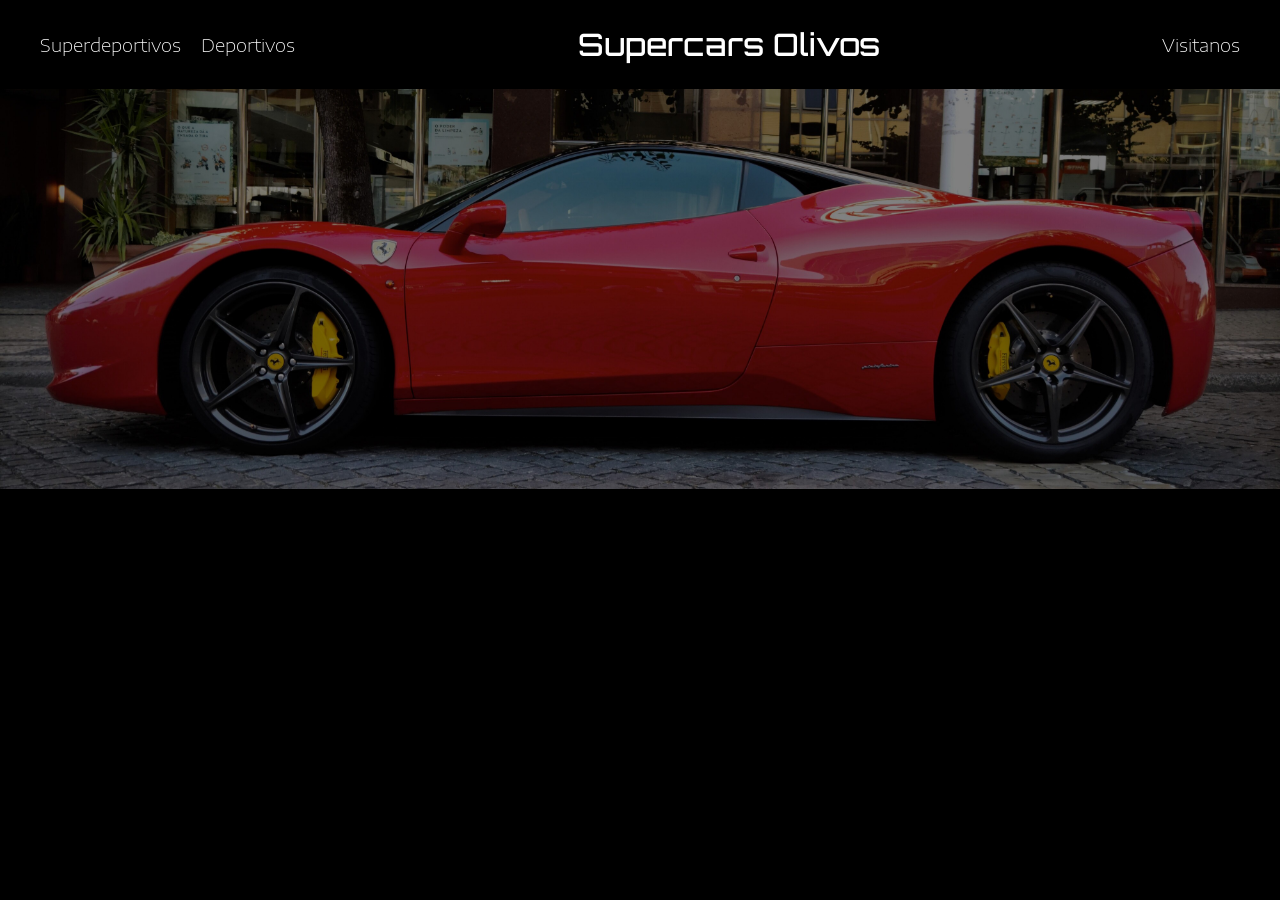
==== index.html @ aa76c3b1 "agrege el responsive del tamaño del celu" ====
<!DOCTYPE html>
<html lang="en">

<head>
    <meta charset="UTF-8">
    <meta name="viewport" content="width=device-width, initial-scale=1.0">
    <!-- fuente -->
    <link rel="preconnect" href="https://fonts.googleapis.com">
    <link rel="preconnect" href="https://fonts.gstatic.com" crossorigin>
    <link
        href="https://fonts.googleapis.com/css2?family=Encode+Sans+Expanded:wght@100;200;300;400;500;600;700;800;900&family=Orbitron:wght@400..900&display=swap"
        rel="stylesheet">
    <!-- fuente -->
    <link rel="icon" href="./assets/icono.png">
    <link rel="stylesheet" href="./index.css">
    <title>Supercars Olivos</title>
</head>

<body>
    <header class="navegador">
        <nav class="menu">
            <ul class="opciones">
                <li><a href="./premiums.html">Superdeportivos</a></li>
                <li><a href="./nobles.html">Deportivos</a></li>
            </ul>
            <h1 class="titulo_principal"><a href="./index.html">Supercars Olivos</a></h1>
            <a href="" class="visitarnos">Visitanos</a>
        </nav>
    </header>

    <main>
        <section>
            <div>
                <img src="./assets/hero.jpg" alt="imagen de auto rojo" class="auto_rojo">
            </div>
        </section>
    </main>

    <footer class="">
    </footer>
</body>

</html>
---- index.css ----
* {
    margin: 0;
    padding: 0;
    box-sizing: border-box;
}

body {
    background-color: black;
}

.navegador {
    padding: 25px 40px;
}

.menu {
    display: flex;
    justify-content: space-between;
    align-items: center;
}

.opciones {
    display: flex;
    align-items: center;
    gap: 20px;
    list-style: none;
    margin: 0;
    padding: 0;
}

.titulo_principal {
    color: white;
    font-size: 31px;
    margin: 0;
    text-align: center;
    font-family: "Orbitron", sans-serif;
    font-optical-sizing: auto;
    font-weight: 500;
    font-style: normal;
}

.titulo_principal a {
    text-decoration: none;
    color: inherit;
}

.opciones a,
.visitarnos {
    color: white;
    text-decoration: none;
    font-size: 18px;
    font-family: "Encode Sans Expanded", sans-serif;
    font-weight: 200;
    font-style: normal;
}

/* imagenes */
section div {
    width: 100%;
    height: 400px;
}

.auto_rojo {
    width: 100%;
    height: 100%;
    object-fit: cover;
}

/* responsive */
@media (max-width: 600px) {
    .titulo_principal {
        font-size: 20px;
    }

    .menu {
        flex-direction: column;
        justify-content: center;
        gap: 20px;
    }

    .opciones {
        flex-wrap: wrap;
        justify-content: center;
        gap: 15px;
    }

    .opciones a,
    .visitarnos {
        font-size: 14px;
    }

    .visitarnos {
        text-align: center;
    }
}
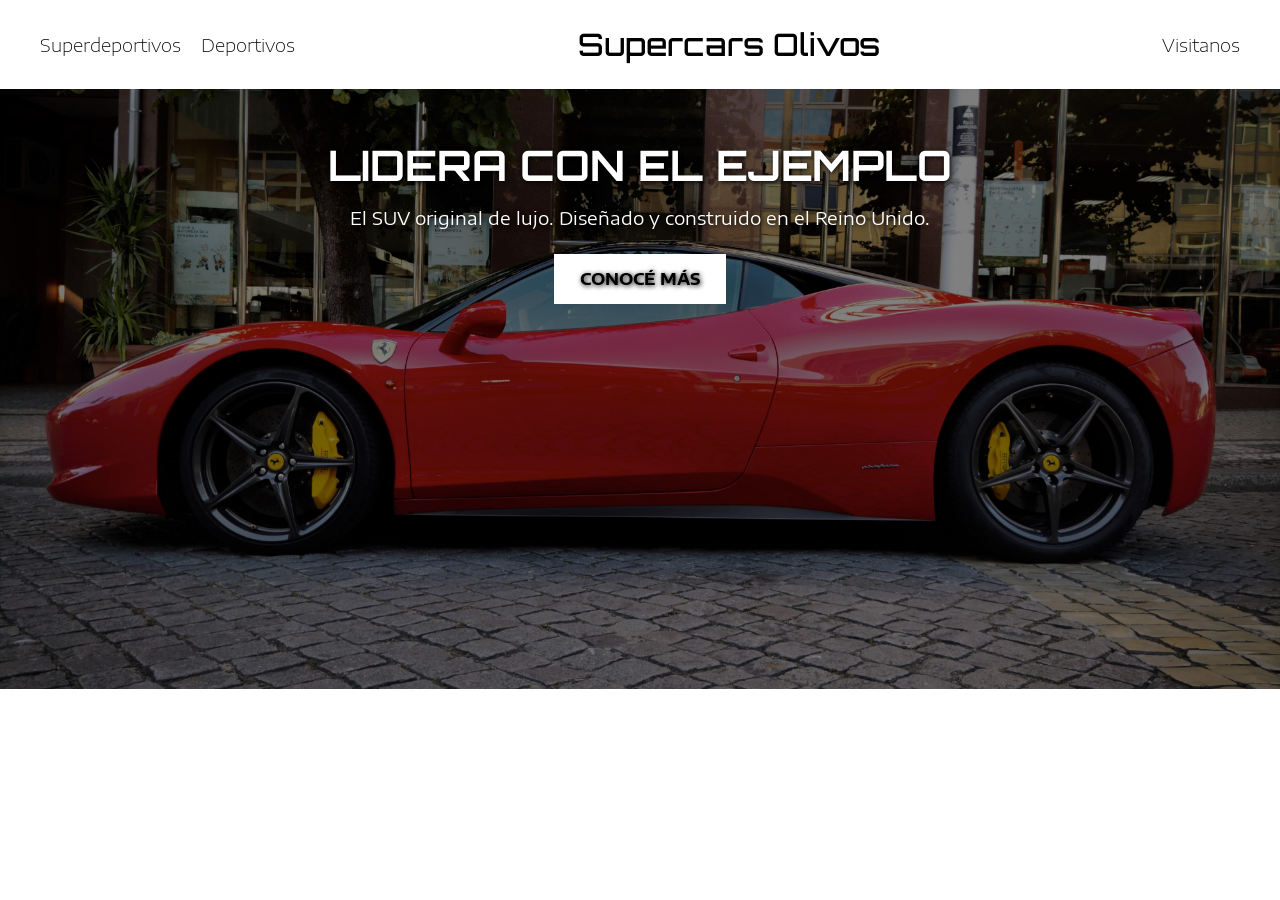
==== commit 432639f1: "agrege la foto en la pagina principal" ====
--- a/index.html
+++ b/index.html
@@ -24,16 +24,18 @@
                 <li><a href="./nobles.html">Deportivos</a></li>
             </ul>
             <h1 class="titulo_principal"><a href="./index.html">Supercars Olivos</a></h1>
-            <a href="" class="visitarnos">Visitanos</a>
+            <a href="./visitanos.html" class="visitarnos">Visitanos</a>
         </nav>
     </header>
 
     <main>
-        <section>
-            <div>
-                <img src="./assets/hero.jpg" alt="imagen de auto rojo" class="auto_rojo">
-            </div>
-        </section>
+    <section class="portada">
+        <div class="contenido-portada">
+            <h2>LIDERA CON EL EJEMPLO</h2>
+            <p>El SUV original de lujo. Diseñado y construido en el Reino Unido.</p>
+            <a href="./visitanos.html" class="boton-conocer">CONOCÉ MÁS</a>
+        </div>
+    </section>
     </main>
 
     <footer class="">
--- a/index.css
+++ b/index.css
@@ -2,10 +2,6 @@
     margin: 0;
     padding: 0;
     box-sizing: border-box;
-}
-
-body {
-    background-color: black;
 }
 
 .navegador {
@@ -28,7 +24,7 @@
 }
 
 .titulo_principal {
-    color: white;
+    color: black;
     font-size: 31px;
     margin: 0;
     text-align: center;
@@ -45,26 +41,63 @@
 
 .opciones a,
 .visitarnos {
-    color: white;
+    color: black;
     text-decoration: none;
     font-size: 18px;
     font-family: "Encode Sans Expanded", sans-serif;
     font-weight: 200;
     font-style: normal;
 }
+/* seccion principal */
+.portada {
+    width: 100%;
+    min-height: 600px;
 
-/* imagenes */
-section div {
+    background-image: url("./assets/hero.jpg");
+    background-size: cover;
+    background-position: center;
+    background-repeat: no-repeat;
+
+    display: flex;
+    justify-content: center;
+    align-items: flex-start;
+
+    padding: 50px 30px;
+    box-sizing: border-box;
+    text-align: center;
+}
+.contenido-portada {
     width: 100%;
-    height: 400px;
+    max-width: 800px;
+    color: white;
+    text-shadow: 1px 1px 5px black;
+}
+.contenido-portada h2 {
+    font-size: 42px;
+    font-weight: 700;
+    margin-bottom: 15px;
+    font-family: "Orbitron", sans-serif;
+}
+.contenido-portada p {
+    font-size: 18px;
+    margin-bottom: 25px;
+    font-family: "Encode Sans Expanded", sans-serif;
+}
+.boton-conocer {
+    display: inline-block;
+    background-color: white;
+    color: black;
+    text-decoration: none;
+    padding: 14px 25px;
+    border: 1px solid white;
+    font-weight: bold;
+    font-family: "Encode Sans Expanded", sans-serif;
 }
 
-.auto_rojo {
-    width: 100%;
-    height: 100%;
-    object-fit: cover;
+.boton-conocer:hover {
+    background-color: black;
+    color: white;
 }
-
 /* responsive */
 @media (max-width: 600px) {
     .titulo_principal {
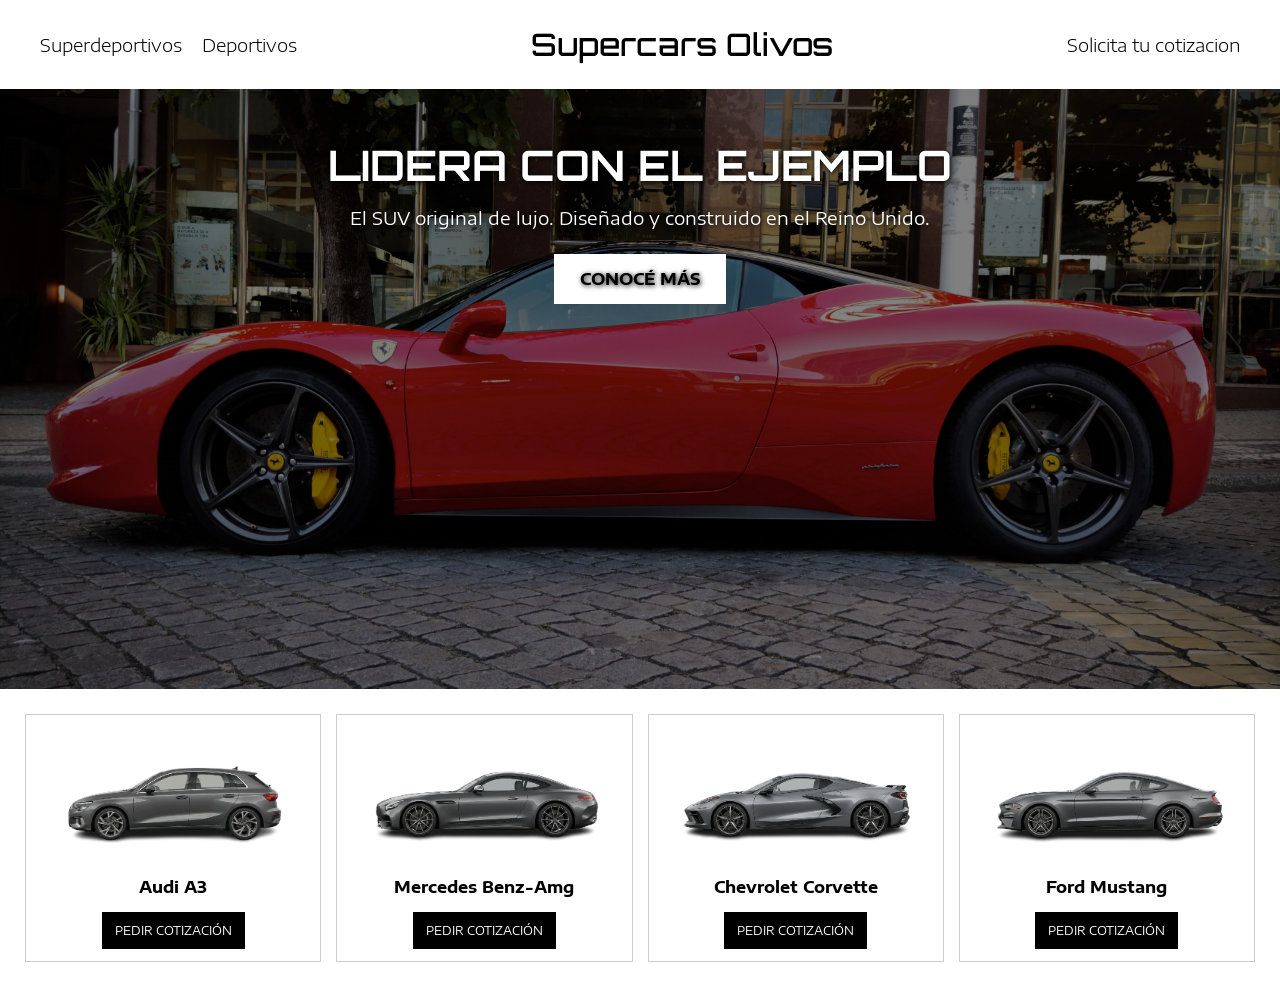
==== commit 803bd6ba: "agrege las cards de la seccion principal" ====
--- a/index.html
+++ b/index.html
@@ -24,18 +24,45 @@
                 <li><a href="./nobles.html">Deportivos</a></li>
             </ul>
             <h1 class="titulo_principal"><a href="./index.html">Supercars Olivos</a></h1>
-            <a href="./visitanos.html" class="visitarnos">Visitanos</a>
+            <a href="./visitanos.html" class="visitarnos">Solicita tu cotizacion</a>
         </nav>
     </header>
 
     <main>
-    <section class="portada">
-        <div class="contenido-portada">
-            <h2>LIDERA CON EL EJEMPLO</h2>
-            <p>El SUV original de lujo. Diseñado y construido en el Reino Unido.</p>
-            <a href="./visitanos.html" class="boton-conocer">CONOCÉ MÁS</a>
-        </div>
-    </section>
+        <section class="portada">
+            <div class="contenido-portada">
+                <h2>LIDERA CON EL EJEMPLO</h2>
+                <p>El SUV original de lujo. Diseñado y construido en el Reino Unido.</p>
+                <a href="./visitanos.html" class="boton-conocer">CONOCÉ MÁS</a>
+            </div>
+        </section>
+        <section class="destacados-autos">
+
+            <div class="card-destacada">
+                <img src="./assets/nobles-y-deportivos/audi-a3.png" alt="audi-a3">
+                <h3>Audi A3</h3>
+                <a href="./visitanos.html" class="boton-destacado">PEDIR COTIZACIÓN</a>
+            </div>
+
+            <div class="card-destacada">
+                <img src="./assets/premiums-y-superdeportivos/mercedes-benz-amg.png" alt="mercedes-benz-amg">
+                <h3>Mercedes Benz-Amg</h3>
+                <a href="./visitanos.html" class="boton-destacado">PEDIR COTIZACIÓN</a>
+            </div>
+
+            <div class="card-destacada">
+                <img src="./assets/premiums-y-superdeportivos/chevrolet-corvette.png" alt="chevrolet-corvette">
+                <h3>Chevrolet Corvette</h3>
+                <a href="./visitanos.html" class="boton-destacado">PEDIR COTIZACIÓN</a>
+            </div>
+
+            <div class="card-destacada">
+                <img src="./assets/premiums-y-superdeportivos/ford-mustang.png" alt="ford-mustang">
+                <h3>Ford Mustang</h3>
+                <a href="./visitanos.html" class="boton-destacado">PEDIR COTIZACIÓN</a>
+            </div>
+
+        </section>
     </main>
 
     <footer class="">
--- a/index.css
+++ b/index.css
@@ -3,17 +3,15 @@
     padding: 0;
     box-sizing: border-box;
 }
-
+/* header */
 .navegador {
     padding: 25px 40px;
 }
-
 .menu {
     display: flex;
     justify-content: space-between;
     align-items: center;
 }
-
 .opciones {
     display: flex;
     align-items: center;
@@ -22,7 +20,6 @@
     margin: 0;
     padding: 0;
 }
-
 .titulo_principal {
     color: black;
     font-size: 31px;
@@ -33,19 +30,17 @@
     font-weight: 500;
     font-style: normal;
 }
-
 .titulo_principal a {
     text-decoration: none;
     color: inherit;
 }
-
 .opciones a,
 .visitarnos {
     color: black;
     text-decoration: none;
     font-size: 18px;
     font-family: "Encode Sans Expanded", sans-serif;
-    font-weight: 200;
+    font-weight: 300;
     font-style: normal;
 }
 /* seccion principal */
@@ -93,11 +88,55 @@
     font-weight: bold;
     font-family: "Encode Sans Expanded", sans-serif;
 }
-
 .boton-conocer:hover {
     background-color: black;
     color: white;
 }
+.destacados-autos {
+    width: 100%;
+    display: flex;
+    justify-content: space-between;
+    gap: 15px;
+    padding: 25px;
+    box-sizing: border-box;
+}
+.card-destacada {
+    flex: 1;
+    min-width: 0;
+    background-color: white;
+    border: 1px solid #ccc;
+    padding: 12px;
+    box-sizing: border-box;
+    text-align: center;
+}
+.card-destacada img {
+    width: 100%;
+    height: 140px;
+    object-fit: contain;
+    display: block;
+    margin-bottom: 10px;
+}
+.card-destacada h3 {
+    font-size: 16px;
+    margin: 10px 0 15px;
+    font-family: "Encode Sans Expanded", sans-serif;
+}
+.boton-destacado {
+    display: inline-block;
+    background-color: black;
+    color: white;
+    text-decoration: none;
+    padding: 10px 12px;
+    font-size: 12px;
+    border: 1px solid black;
+    font-family: "Encode Sans Expanded", sans-serif;
+}
+.boton-destacado:hover {
+    background-color: white;
+    color: black;
+}
+
+
 /* responsive */
 @media (max-width: 600px) {
     .titulo_principal {
@@ -124,4 +163,47 @@
     .visitarnos {
         text-align: center;
     }
+    /* main */
+    .portada {
+        min-height: 450px;
+        padding: 30px 15px;
+        background-position: center;
+    }
+    .contenido-portada {
+        max-width: 100%;
+    }
+    .contenido-portada h2 {
+        font-size: 25px;
+        line-height: 1.3;
+        margin-bottom: 12px;
+    }
+    .contenido-portada p {
+        font-size: 15px;
+        line-height: 1.5;
+        margin-bottom: 20px;
+    }
+    .boton-conocer {
+        padding: 11px 18px;
+        font-size: 13px;
+    }
+    .destacados-autos {
+        flex-direction: column;
+        align-items: center;
+        gap: 15px;
+        padding: 15px;
+    }
+    .card-destacada {
+        width: 100%;
+        flex: none;
+    }
+    .card-destacada img {
+        height: 160px;
+    }
+    .card-destacada h3 {
+        font-size: 15px;
+    }
+    .boton-destacado {
+        font-size: 12px;
+        padding: 10px 15px;
+    }
 }
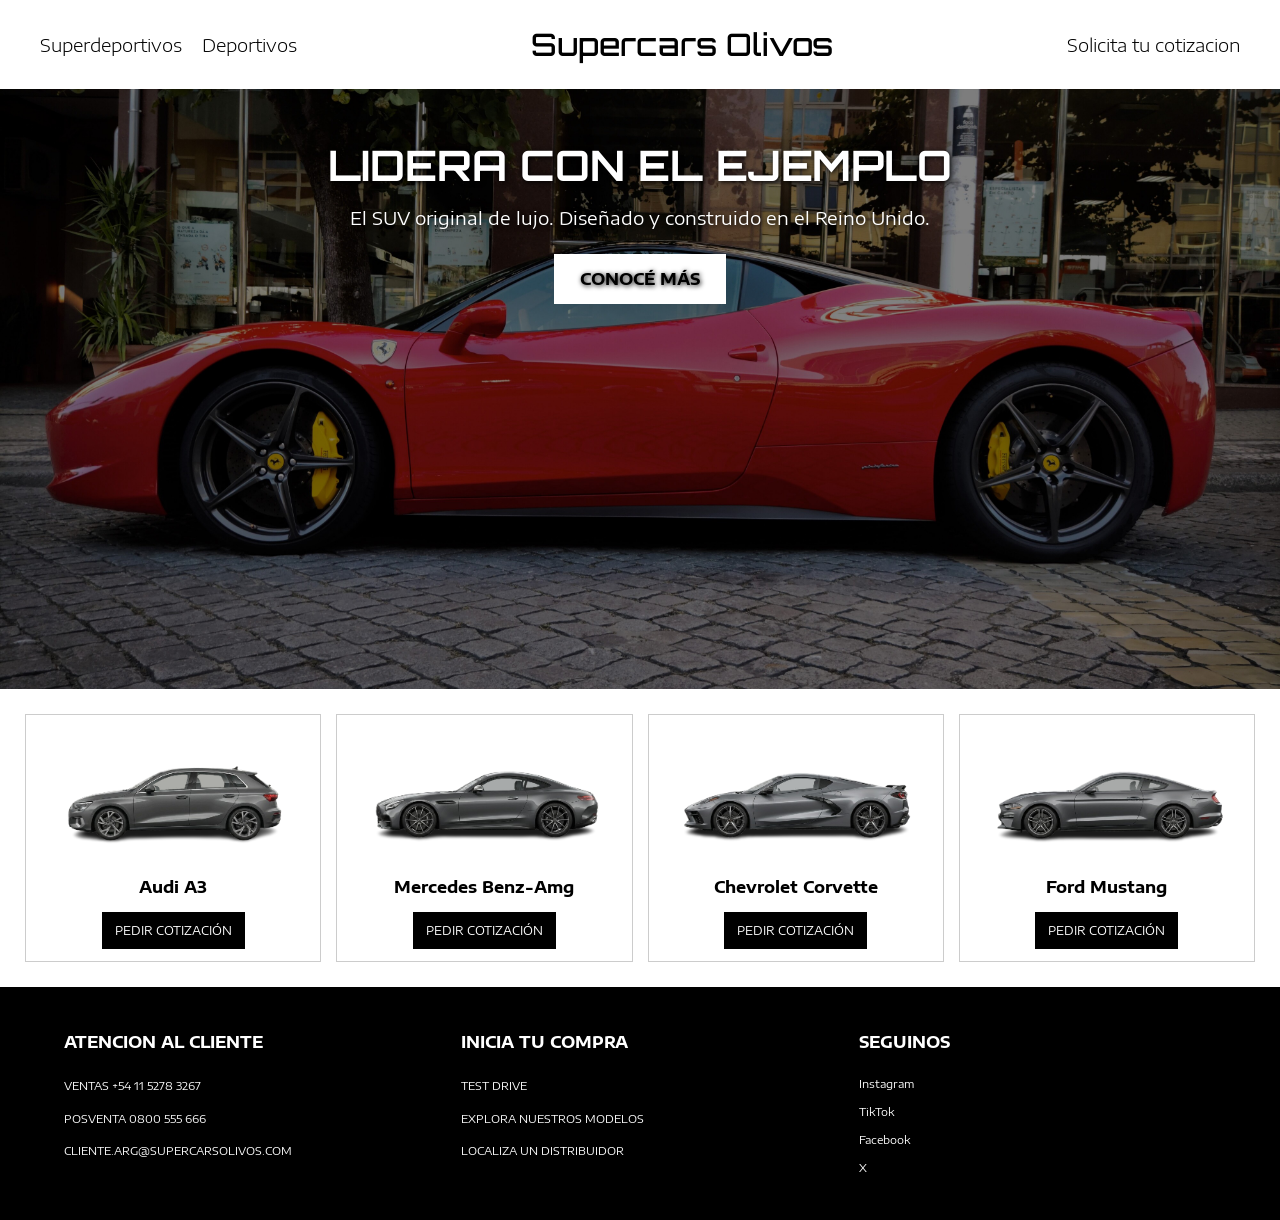
==== commit 7ea87bec: "agrege el footer" ====
--- a/index.html
+++ b/index.html
@@ -65,7 +65,32 @@
         </section>
     </main>
 
-    <footer class="">
+    <footer class="footer-principal">
+
+        <div class="columna-footer">
+            <h3>ATENCION AL CLIENTE</h3>
+            <p>VENTAS +54 11 5278 3267</p>
+            <p>POSVENTA 0800 555 666</p>
+            <p>CLIENTE.ARG@SUPERCARSOLIVOS.COM</p>
+        </div>
+
+        <div class="columna-footer">
+            <h3>INICIA TU COMPRA</h3>
+            <p><a href="./visitanos.html">TEST DRIVE</a></p>
+            <p><a href="./index.html">EXPLORA NUESTROS MODELOS</a></p>
+            <p><a href="./visitanos.html">LOCALIZA UN DISTRIBUIDOR</a></p>
+        </div>
+
+        <div class="columna-footer">
+            <h3>SEGUINOS</h3>
+            <div class="redes-footer">
+                <a href="https://www.instagram.com/" target="_blank">Instagram</a>
+                <a href="https://www.tiktok.com/" target="_blank">TikTok</a>
+                <a href="https://www.facebook.com/" target="_blank">Facebook</a>
+                <a href="https://x.com/" target="_blank">X</a>
+            </div>
+        </div>
+        
     </footer>
 </body>
 
--- a/index.css
+++ b/index.css
@@ -43,7 +43,7 @@
     font-weight: 300;
     font-style: normal;
 }
-/* seccion principal */
+/* seccion principal main */
 .portada {
     width: 100%;
     min-height: 600px;
@@ -135,8 +135,47 @@
     background-color: white;
     color: black;
 }
-
-
+/* footer */
+.footer-principal {
+    width: 100%;
+    background-color: black;
+    color: white;
+    display: flex;
+    justify-content: space-between;
+    gap: 40px;
+    padding: 45px 5%;
+    box-sizing: border-box;
+}
+.columna-footer {
+    flex: 1;
+    min-width: 0;
+}
+.columna-footer h3 {
+    font-size: 16px;
+    margin: 0 0 25px;
+    font-weight: 700;
+    font-family: "Encode Sans Expanded", sans-serif;
+}
+.columna-footer p {
+    font-size: 11px;
+    line-height: 1.6;
+    margin: 0 0 15px;
+    font-family: "Encode Sans Expanded", sans-serif;
+}
+.columna-footer a {
+    color: white;
+    text-decoration: none;
+    font-family: "Encode Sans Expanded", sans-serif;
+}
+.columna-footer a:hover {
+    color: #bdbdbd;
+}
+.redes-footer {
+    display: flex;
+    flex-direction: column;
+    gap: 15px;
+    font-size: 11px;
+}
 /* responsive */
 @media (max-width: 600px) {
     .titulo_principal {
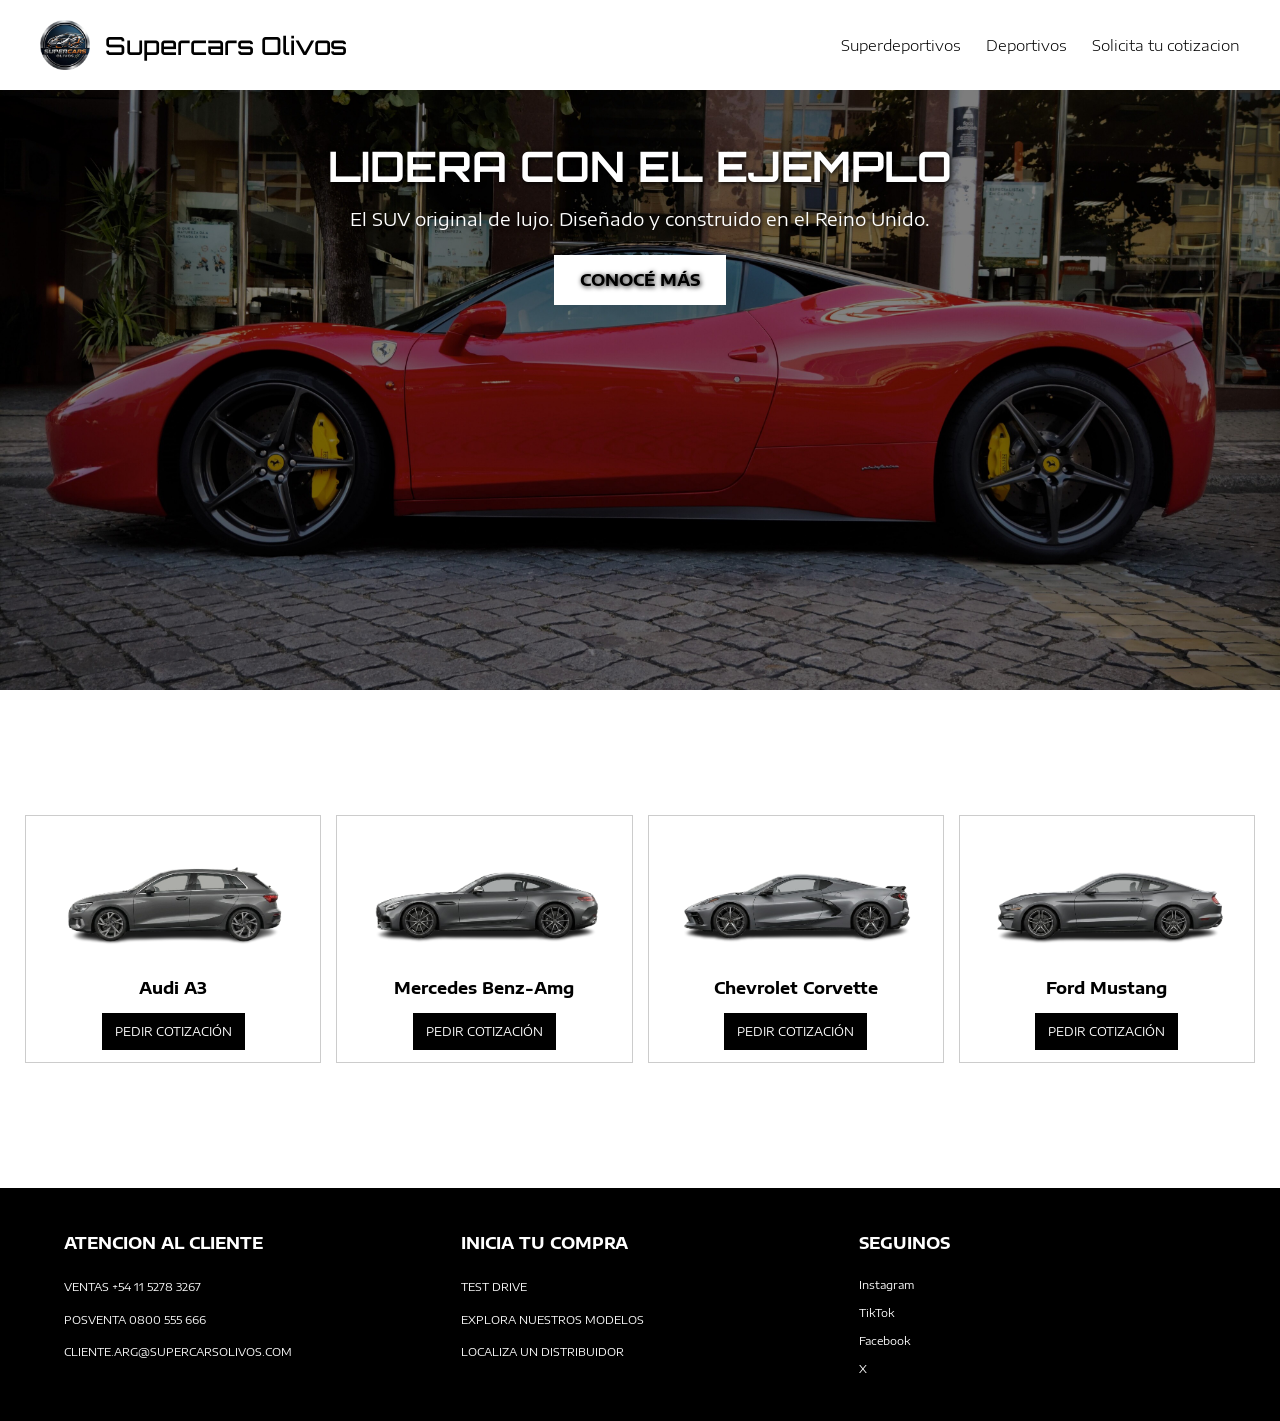
==== commit 506e1569: "cambie el diseño del navbar" ====
--- a/index.html
+++ b/index.html
@@ -19,12 +19,15 @@
 <body>
     <header class="navegador">
         <nav class="menu">
+            <div class="marca">
+                <a href="./index.html"><img src="./assets/icono.png" alt="Logo de Supercars Olivos"></a>
+                <h1 class="titulo_principal"><a href="./index.html">Supercars Olivos</a></h1>
+            </div>
             <ul class="opciones">
                 <li><a href="./premiums.html">Superdeportivos</a></li>
                 <li><a href="./nobles.html">Deportivos</a></li>
+                <li><a href="./visitanos.html" class="visitarnos">Solicita tu cotizacion</a></li>
             </ul>
-            <h1 class="titulo_principal"><a href="./index.html">Supercars Olivos</a></h1>
-            <a href="./visitanos.html" class="visitarnos">Solicita tu cotizacion</a>
         </nav>
     </header>
 
@@ -66,7 +69,6 @@
     </main>
 
     <footer class="footer-principal">
-
         <div class="columna-footer">
             <h3>ATENCION AL CLIENTE</h3>
             <p>VENTAS +54 11 5278 3267</p>
@@ -90,7 +92,6 @@
                 <a href="https://x.com/" target="_blank">X</a>
             </div>
         </div>
-        
     </footer>
 </body>
 
--- a/index.css
+++ b/index.css
@@ -5,40 +5,52 @@
 }
 /* header */
 .navegador {
-    padding: 25px 40px;
+    width: 100%;
+    padding: 20px 40px;
+    box-sizing: border-box;
 }
 .menu {
     display: flex;
     justify-content: space-between;
     align-items: center;
+    gap: 30px;
+}
+.marca {
+    display: flex;
+    align-items: center;
+    gap: 15px;
+}
+.marca img {
+    width: 50px;
+    height: 50px;
+    object-fit: contain;
+    display: block;
 }
 .opciones {
     display: flex;
     align-items: center;
-    gap: 20px;
+    gap: 25px;
     list-style: none;
     margin: 0;
     padding: 0;
 }
 .titulo_principal {
     color: black;
-    font-size: 31px;
+    font-size: 25px;
     margin: 0;
     text-align: center;
     font-family: "Orbitron", sans-serif;
-    font-optical-sizing: auto;
     font-weight: 500;
     font-style: normal;
 }
 .titulo_principal a {
     text-decoration: none;
-    color: inherit;
-}
-.opciones a,
-.visitarnos {
-    color: black;
-    text-decoration: none;
-    font-size: 18px;
+    color: black;
+}
+.opciones a{
+    color: black;
+    text-decoration: none;
+    font-size: 15px;
     font-family: "Encode Sans Expanded", sans-serif;
     font-weight: 300;
     font-style: normal;
@@ -99,6 +111,9 @@
     gap: 15px;
     padding: 25px;
     box-sizing: border-box;
+}
+.destacados-autos{
+    margin-top: 100px;
 }
 .card-destacada {
     flex: 1;
@@ -145,6 +160,7 @@
     gap: 40px;
     padding: 45px 5%;
     box-sizing: border-box;
+    margin-top: 100px;
 }
 .columna-footer {
     flex: 1;
@@ -175,6 +191,58 @@
     flex-direction: column;
     gap: 15px;
     font-size: 11px;
+}
+/* formulario */
+.formulario-cotizacion {
+    background-image: url("./assets/chevblanco.avif");
+    width: 100%;
+    max-width: 700px;
+    margin: 40px auto;
+    padding: 20px;
+    box-sizing: border-box;
+}
+.formulario-cotizacion h2 {
+    font-size: 25px;
+    margin-bottom: 15px;
+    text-align: center;
+}
+.aclaracion {
+    font-size: 14px;
+    line-height: 1.5;
+    color: #555;
+    margin-bottom: 25px;
+}
+
+.formulario-cotizacion form {
+    display: flex;
+    flex-direction: column;
+    gap: 8px;
+}
+.formulario-cotizacion label {
+    font-size: 14px;
+    margin-top: 10px;
+}
+.formulario-cotizacion input {
+    width: 100%;
+    padding: 12px;
+    border: 1px solid #ccc;
+    border-radius: 8px;
+    box-sizing: border-box;
+    font-size: 14px;
+}
+.formulario-cotizacion button {
+    margin-top: 20px;
+    padding: 14px;
+    background-color: black;
+    color: white;
+    border: 1px solid black;
+    border-radius: 8px;
+    font-size: 13px;
+}
+
+.formulario-cotizacion button:hover {
+    background-color: white;
+    color: black;
 }
 /* responsive */
 @media (max-width: 600px) {
@@ -245,4 +313,60 @@
         font-size: 12px;
         padding: 10px 15px;
     }
+    /* footer */
+    .footer-principal {
+        flex-direction: column;
+        gap: 30px;
+        padding: 30px 20px;
+    }
+    .columna-footer {
+        width: 100%;
+    }
+    .columna-footer h3 {
+        font-size: 12px;
+        margin-bottom: 15px;
+    }
+    .columna-footer p {
+        font-size: 9px;
+        margin-bottom: 12px;
+    }
+    .redes-footer {
+        gap: 12px;
+        font-size: 9px;
+    }
+    /* formulario */
+    .formulario-cotizacion {
+        width: 100%;
+        max-width: 100%;
+        margin: 25px auto;
+        padding: 15px;
+    }
+    .formulario-cotizacion h2 {
+        font-size: 21px;
+        line-height: 1.3;
+        margin-bottom: 12px;
+    }
+    .aclaracion {
+        font-size: 13px;
+        line-height: 1.5;
+        margin-bottom: 20px;
+    }
+    .formulario-cotizacion form {
+        gap: 6px;
+    }
+    .formulario-cotizacion label {
+        font-size: 13px;
+        margin-top: 8px;
+    }
+    .formulario-cotizacion input {
+        width: 100%;
+        padding: 11px;
+        font-size: 14px;
+    }
+    .formulario-cotizacion button {
+        width: 100%;
+        padding: 13px 10px;
+        font-size: 12px;
+        margin-top: 15px;
+    }
 }
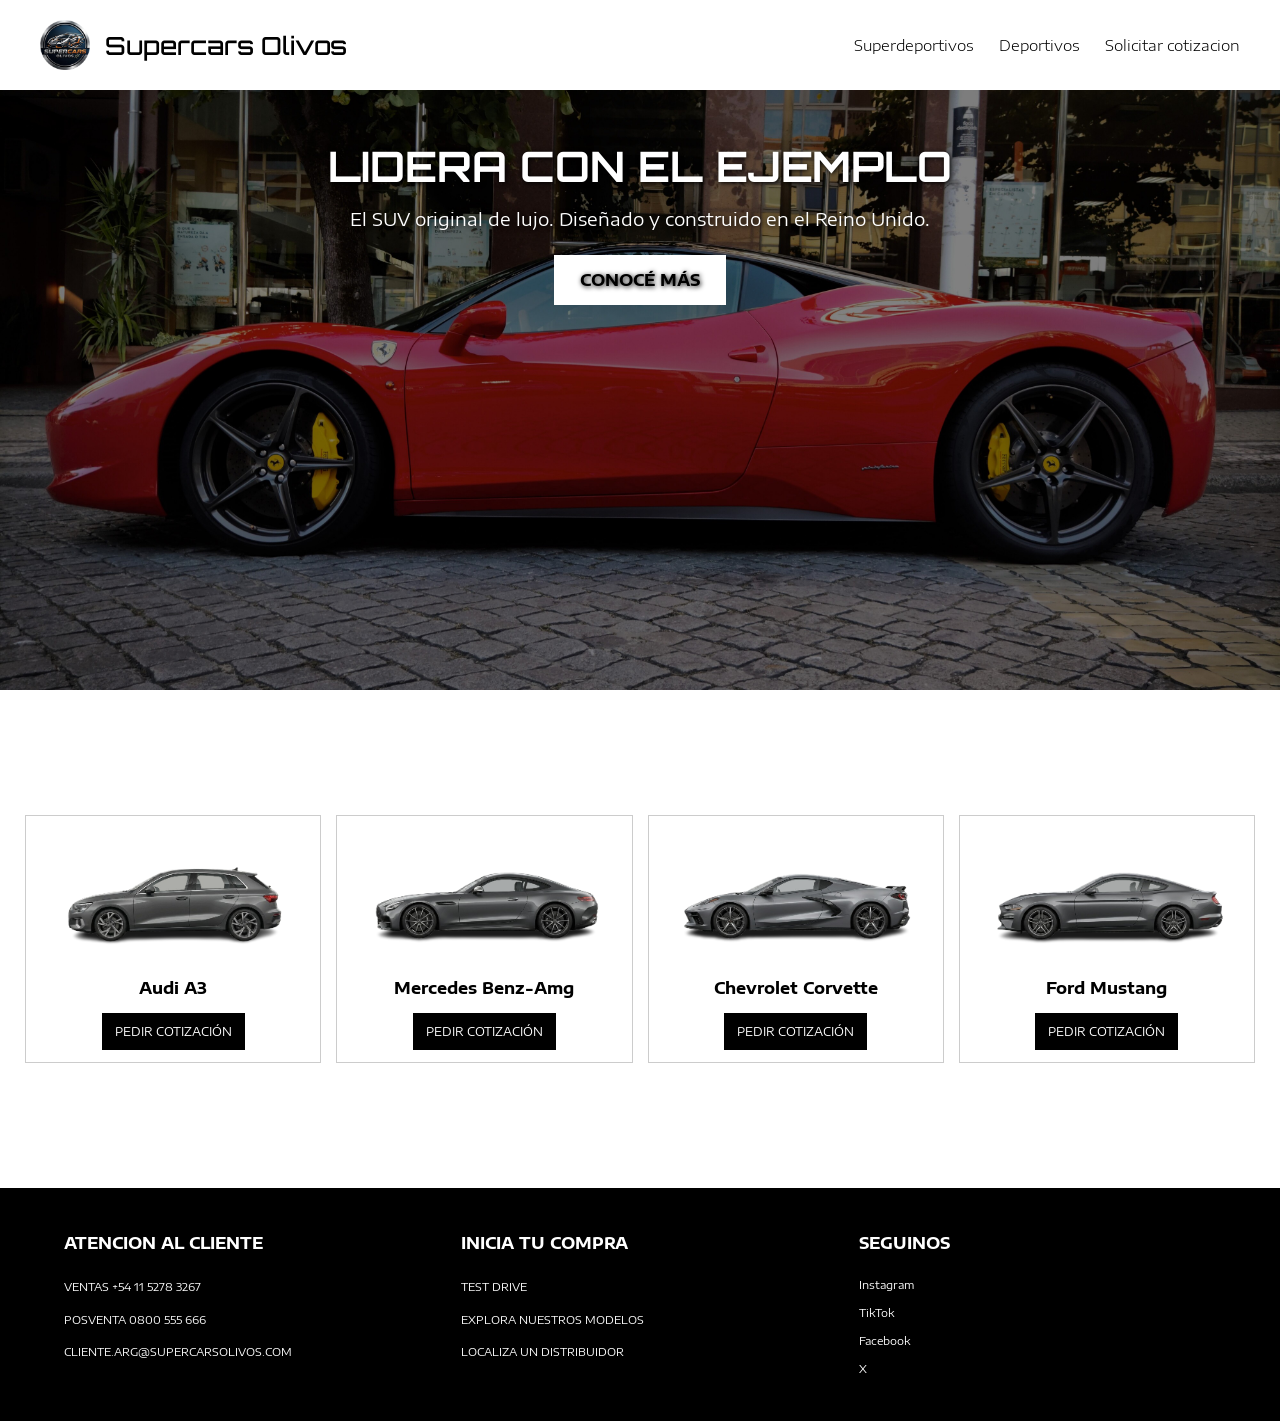
==== commit b1b880a1: "corregi los comentarios del head" ====
--- a/index.html
+++ b/index.html
@@ -4,13 +4,13 @@
 <head>
     <meta charset="UTF-8">
     <meta name="viewport" content="width=device-width, initial-scale=1.0">
-    <!-- fuente -->
+    <!-- fuente google fonts -->
     <link rel="preconnect" href="https://fonts.googleapis.com">
     <link rel="preconnect" href="https://fonts.gstatic.com" crossorigin>
     <link
         href="https://fonts.googleapis.com/css2?family=Encode+Sans+Expanded:wght@100;200;300;400;500;600;700;800;900&family=Orbitron:wght@400..900&display=swap"
         rel="stylesheet">
-    <!-- fuente -->
+    <!-- links css y foto del icono -->
     <link rel="icon" href="./assets/icono.png">
     <link rel="stylesheet" href="./index.css">
     <title>Supercars Olivos</title>
@@ -26,7 +26,7 @@
             <ul class="opciones">
                 <li><a href="./premiums.html">Superdeportivos</a></li>
                 <li><a href="./nobles.html">Deportivos</a></li>
-                <li><a href="./visitanos.html" class="visitarnos">Solicita tu cotizacion</a></li>
+                <li><a href="./visitanos.html" class="visitarnos">Solicitar cotizacion</a></li>
             </ul>
         </nav>
     </header>
@@ -94,5 +94,4 @@
         </div>
     </footer>
 </body>
-
 </html>
--- a/index.css
+++ b/index.css
@@ -55,6 +55,9 @@
     font-weight: 300;
     font-style: normal;
 }
+.opciones a:hover{
+    color: #94918f;
+}
 /* seccion principal main */
 .portada {
     width: 100%;
@@ -246,13 +249,23 @@
 }
 /* responsive */
 @media (max-width: 600px) {
+    /* header */
+    .navegador {
+        padding: 15px;
+    }
     .titulo_principal {
         font-size: 20px;
     }
-
+    .marca {
+        justify-content: center;
+        gap: 10px;
+    }
+    .marca img {
+        width: 40px;
+        height: 40px;
+    }
     .menu {
         flex-direction: column;
-        justify-content: center;
         gap: 20px;
     }
 
@@ -262,13 +275,8 @@
         gap: 15px;
     }
 
-    .opciones a,
-    .visitarnos {
-        font-size: 14px;
-    }
-
-    .visitarnos {
-        text-align: center;
+    .opciones a{
+        font-size: 12px;
     }
     /* main */
     .portada {
